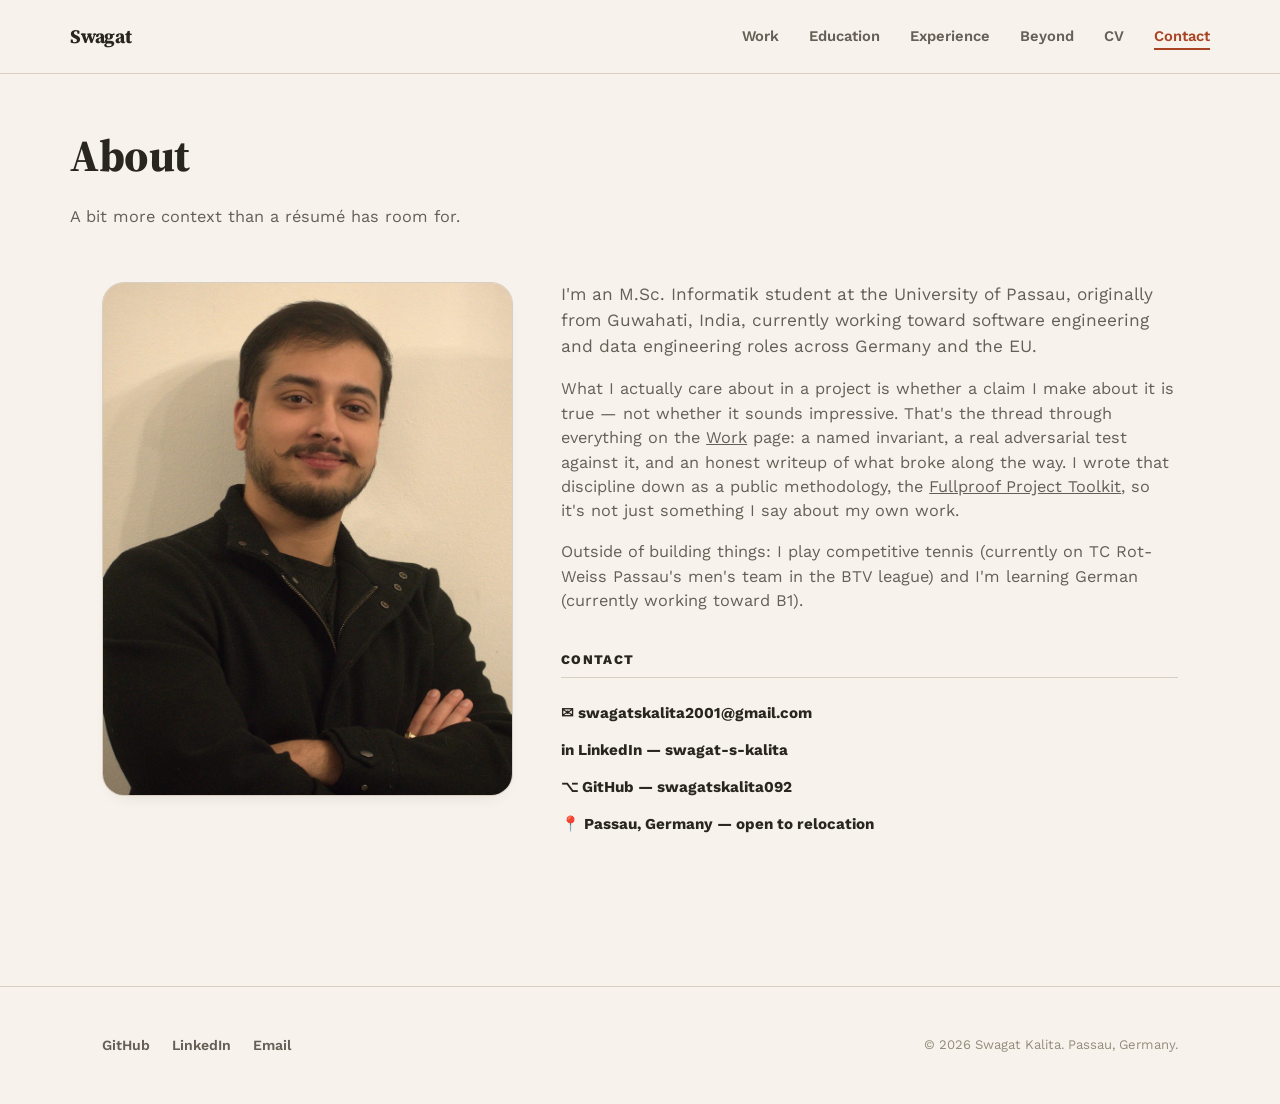
==== about.html @ 901ea906 "Split Education into its own section and nav link Education was a sub-group inside the Experience se" ====
<!doctype html>
<html lang="en">
<head>
  <meta charset="utf-8">
  <meta name="viewport" content="width=device-width, initial-scale=1">
  <title>About — Swagat Kalita</title>
  <meta name="description" content="About Swagat Kalita — Software Engineer, M.Sc. Informatik student at the University of Passau.">
  <link rel="stylesheet" href="css/styles.css">
</head>
<body>

  <nav class="site-nav">
    <div class="wrap nav-row">
      <a href="index.html" class="brand">Swagat</a>
      <ul class="nav-links">
        <li><a href="work.html">Work</a></li>
        <li><a href="index.html#education">Education</a></li>
        <li><a href="index.html#experience">Experience</a></li>
        <li><a href="index.html#beyond">Beyond</a></li>
        <li><a href="cv.html">CV</a></li>
        <li><a href="about.html#contact" aria-current="page">Contact</a></li>
      </ul>
      <button class="nav-toggle" aria-label="Toggle menu" aria-expanded="false"><span></span><span></span><span></span></button>
    </div>
  </nav>

  <div class="page-hero wrap">
    <h1>About</h1>
    <p>A bit more context than a résumé has room for.</p>
  </div>

  <section style="padding-top:12px;">
    <div class="wrap about-grid">

      <div class="reveal">
        <div class="portrait-frame" style="width:100%; height:auto; aspect-ratio:4/5;">
          <img src="assets/portrait.jpg" alt="Portrait of Swagat Kalita" width="900" height="1125">
        </div>
      </div>

      <div class="reveal reveal-delay-1">
        <p style="font-size:1.08rem; color:var(--ink-soft); margin-top:0;">I'm an M.Sc. Informatik student at the University of Passau, originally from Guwahati, India, currently working toward software engineering and data engineering roles across Germany and the EU.</p>
        <p style="font-size:1.02rem; color:var(--ink-soft);">What I actually care about in a project is whether a claim I make about it is true — not whether it sounds impressive. That's the thread through everything on the <a href="work.html" style="text-decoration:underline;">Work</a> page: a named invariant, a real adversarial test against it, and an honest writeup of what broke along the way. I wrote that discipline down as a public methodology, the <a href="https://github.com/swagatskalita092/fullproof-project-toolkit" target="_blank" rel="noopener" style="text-decoration:underline;">Fullproof Project Toolkit</a>, so it's not just something I say about my own work.</p>
        <p style="font-size:1.02rem; color:var(--ink-soft);">Outside of building things: I play competitive tennis (currently on TC Rot-Weiss Passau's men's team in the BTV league) and I'm learning German (currently working toward B1).</p>

        <div id="contact" class="cv-section" style="margin-top:36px;">
          <h2>Contact</h2>
          <div class="contact-list">
            <a href="mailto:swagatskalita2001@gmail.com">✉ swagatskalita2001@gmail.com</a>
            <a href="https://linkedin.com/in/swagat-s-kalita" target="_blank" rel="noopener">in LinkedIn — swagat-s-kalita</a>
            <a href="https://github.com/swagatskalita092" target="_blank" rel="noopener">⌥ GitHub — swagatskalita092</a>
            <span>📍 Passau, Germany — open to relocation</span>
          </div>
        </div>
      </div>

    </div>
  </section>

  <footer>
    <div class="wrap footer-row">
      <div class="footer-links">
        <a href="https://github.com/swagatskalita092" target="_blank" rel="noopener">GitHub</a>
        <a href="https://linkedin.com/in/swagat-s-kalita" target="_blank" rel="noopener">LinkedIn</a>
        <a href="mailto:swagatskalita2001@gmail.com">Email</a>
      </div>
      <div class="footer-note">© <span data-year></span> Swagat Kalita. Passau, Germany.</div>
    </div>
  </footer>

  <script src="js/main.js"></script>
</body>
</html>
---- css/styles.css ----
/* ============================================================
   Swagat Kalita — portfolio
   Warm-editorial design system v2: paper background, brown-black
   ink, one burnt-orange accent used sparingly, editorial serif
   headings over a practical sans body, quiet layout.
   ============================================================ */

@import url('https://fonts.googleapis.com/css2?family=Source+Serif+4:ital,opsz,wght@0,8..60,500;0,8..60,600;0,8..60,700;0,8..60,800;1,8..60,500&family=Work+Sans:wght@400;500;600;700;800&display=swap');

:root {
  --bg:         #f7f3ec;
  --bg-alt:     #f0e9df;
  --surface:    #eee7dc;
  --ink:        #292620;
  --ink-soft:   #655f56;
  --ink-faint:  #948c7e;
  --accent:     #a84324;
  --accent-ink: #ffffff;
  --accent-soft:#e8c9b8;
  --border:     #d8cfc2;
  --ink-rgb:    41, 38, 32;
  --accent-rgb: 168, 67, 36;
  --shadow:     0 18px 40px -22px rgba(41, 38, 32, 0.25);
  --shadow-sm:  0 8px 20px -14px rgba(41, 38, 32, 0.2);
  --radius-lg:  22px;
  --radius-md:  14px;
  --radius-sm:  10px;
  --maxw:       1140px;
  font-size: 16px;
}

* { box-sizing: border-box; }

html { scroll-behavior: smooth; }

[id] { scroll-margin-top: 96px; }

body {
  margin: 0;
  background: var(--bg);
  color: var(--ink);
  font-family: 'Work Sans', -apple-system, BlinkMacSystemFont, 'Segoe UI', sans-serif;
  line-height: 1.5;
  -webkit-font-smoothing: antialiased;
}

h1, h2, h3 {
  font-family: 'Source Serif 4', Georgia, 'Times New Roman', serif;
  margin: 0;
}

img { max-width: 100%; display: block; }

a { color: inherit; text-decoration: none; }
a:focus-visible { outline: 2px solid var(--accent); outline-offset: 3px; border-radius: 2px; }

.wrap {
  max-width: var(--maxw);
  margin: 0 auto;
  padding: 0 32px;
}

/* ---------- Nav ---------- */

.site-nav {
  position: sticky;
  top: 0;
  z-index: 50;
  background: var(--bg);
  border-bottom: 1px solid var(--border);
}

.nav-row {
  display: flex;
  align-items: center;
  justify-content: space-between;
  padding: 22px 0;
}

.brand {
  font-family: 'Source Serif 4', Georgia, serif;
  font-weight: 800;
  font-size: 1.2rem;
  letter-spacing: -0.01em;
  color: var(--ink);
}

.nav-links {
  display: flex;
  align-items: center;
  gap: 30px;
  list-style: none;
  margin: 0;
  padding: 0;
  font-weight: 600;
  font-size: 0.92rem;
}

.nav-links a {
  color: var(--ink-soft);
  padding-bottom: 3px;
  border-bottom: 2px solid transparent;
  transition: color 0.2s ease, border-color 0.2s ease;
}

.nav-links a:hover { color: var(--ink); }

.nav-links a[aria-current="page"] {
  color: var(--accent);
  border-color: var(--accent);
}

.nav-toggle {
  display: none;
  background: none;
  border: none;
  padding: 8px;
  cursor: pointer;
}
.nav-toggle span {
  display: block;
  width: 20px;
  height: 2px;
  background: var(--ink);
  margin: 5px 0;
  transition: transform 0.2s ease, opacity 0.2s ease;
}

@media (max-width: 760px) {
  .nav-row { flex-wrap: wrap; padding: 16px 0; }
  .nav-toggle { display: block; }
  .nav-links {
    display: none;
    order: 3;
    width: 100%;
    flex-direction: column;
    align-items: flex-start;
    gap: 4px;
    margin-top: 14px;
    padding-top: 14px;
    border-top: 1px solid var(--border);
  }
  .nav-row.is-open .nav-links { display: flex; }
  .nav-links a { padding: 8px 0; border-bottom: none; }
  .nav-links a[aria-current="page"] { border-bottom: none; }
}

/* ---------- Buttons ---------- */

.btn {
  display: inline-flex;
  align-items: center;
  gap: 8px;
  padding: 13px 24px;
  border-radius: 999px;
  font-weight: 700;
  font-size: 0.92rem;
  border: 1.5px solid transparent;
  transition: transform 0.2s ease, box-shadow 0.2s ease, background 0.2s ease, color 0.2s ease;
  cursor: pointer;
}

.btn-primary {
  background: var(--ink);
  color: #fff;
}
.btn-primary:hover { background: var(--accent); transform: translateY(-2px); box-shadow: var(--shadow-sm); }

.btn-ghost {
  background: transparent;
  border-color: var(--border);
  color: var(--ink);
}
.btn-ghost:hover { border-color: var(--ink); transform: translateY(-2px); }

/* ---------- Hero ---------- */

.hero { padding: 56px 0 28px; }

.hero-grid {
  display: grid;
  grid-template-columns: 1.3fr 0.7fr;
  gap: 56px;
  align-items: start;
}

.hero + section { padding-top: 48px; }

.hero-eyebrow {
  font-family: 'Source Serif 4', Georgia, serif;
  font-size: 1.3rem;
  font-weight: 500;
  color: var(--ink);
  margin: 0 0 4px;
}

.hero-title {
  font-size: clamp(2.6rem, 5.4vw, 3.8rem);
  font-weight: 800;
  line-height: 1.05;
  letter-spacing: -0.01em;
  color: var(--accent);
  margin: 0 0 10px;
}

.hero-sub {
  font-family: 'Work Sans', sans-serif;
  font-size: clamp(1.1rem, 2vw, 1.35rem);
  font-weight: 700;
  color: var(--ink);
  margin: 0 0 16px;
}

.hero-meta {
  font-size: 0.92rem;
  color: var(--ink-faint);
  margin: 0 0 30px;
}

.hero-links {
  display: flex;
  align-items: center;
  flex-wrap: wrap;
  gap: 28px;
}

.hero-links a {
  font-weight: 700;
  font-size: 0.95rem;
}

.hero-links a.primary {
  color: var(--accent);
  border-bottom: 1px solid var(--accent);
  padding-bottom: 2px;
}
.hero-links a.primary:hover { opacity: 0.75; }

.hero-links a.secondary {
  color: var(--ink-soft);
  border-bottom: 1px solid transparent;
  padding-bottom: 2px;
  transition: color 0.2s ease, border-color 0.2s ease;
}
.hero-links a.secondary:hover { color: var(--ink); border-color: var(--border); }

.hero-photo {
  width: 100%;
  aspect-ratio: 4 / 4.8;
}
.hero-photo img {
  width: 100%;
  height: 100%;
  object-fit: cover;
  object-position: top center;
  -webkit-mask-image: radial-gradient(ellipse 72% 78% at 50% 42%, black 58%, transparent 100%);
  mask-image: radial-gradient(ellipse 72% 78% at 50% 42%, black 58%, transparent 100%);
}

@media (max-width: 860px) {
  .hero { padding: 36px 0 56px; }
  .hero-grid { grid-template-columns: 1fr; gap: 32px; }
  .hero-photo { max-width: 320px; margin: 0 auto; order: -1; }
}

/* ---------- Sections (general) ---------- */

section { padding: 80px 0; }

.section-head { margin-bottom: 36px; }

.section-head-row {
  display: flex;
  justify-content: space-between;
  align-items: flex-end;
  gap: 20px;
  flex-wrap: wrap;
  margin-bottom: 36px;
}

.section-eyebrow {
  font-weight: 800;
  font-size: 0.78rem;
  letter-spacing: 0.1em;
  text-transform: uppercase;
  color: var(--ink);
  margin-bottom: 12px;
  display: block;
}

.section-head h2 {
  font-size: clamp(1.9rem, 3.2vw, 2.5rem);
  font-weight: 800;
  letter-spacing: -0.015em;
  margin: 0 0 10px;
}

.section-head p {
  color: var(--ink-soft);
  max-width: 62ch;
  font-size: 1.02rem;
}

.section-link {
  font-weight: 700;
  font-size: 0.92rem;
  color: var(--accent);
  border-bottom: 1px solid var(--accent);
  padding-bottom: 2px;
  white-space: nowrap;
}
.section-link:hover { opacity: 0.75; }

.alt-bg { background: var(--bg-alt); }

/* ---------- Reveal-on-scroll ---------- */

.reveal {
  opacity: 0;
  transform: translateY(20px);
  transition: opacity 0.6s cubic-bezier(.2,.7,.2,1), transform 0.6s cubic-bezier(.2,.7,.2,1);
}
.reveal.is-visible { opacity: 1; transform: translateY(0); }
.reveal-delay-1 { transition-delay: 0.08s; }
.reveal-delay-2 { transition-delay: 0.16s; }
.reveal-delay-3 { transition-delay: 0.24s; }

/* ---------- Evidence project list (homepage "Engineering, with evidence") ---------- */

.evidence-list { display: flex; flex-direction: column; }

.evidence-project {
  display: grid;
  grid-template-columns: 1fr 240px;
  gap: 44px;
  padding: 40px 0;
  border-bottom: 1px solid var(--border);
}
.evidence-project:first-child { padding-top: 0; }
.evidence-project:last-child { border-bottom: none; padding-bottom: 0; }

.ep-num {
  display: block;
  font-size: 0.76rem;
  font-weight: 800;
  letter-spacing: 0.08em;
  text-transform: uppercase;
  color: var(--ink-faint);
  margin-bottom: 10px;
}

.evidence-project h3 {
  font-size: 1.6rem;
  font-weight: 800;
  color: var(--accent);
  margin-bottom: 6px;
}

.ep-sub {
  font-style: italic;
  font-weight: 500;
  color: var(--ink-soft);
  font-size: 1.02rem;
  margin: 0 0 10px;
}

.ep-desc {
  color: var(--ink-soft);
  font-size: 0.96rem;
  line-height: 1.65;
  margin: 0 0 12px;
  max-width: 58ch;
}

.ep-tags {
  font-family: ui-monospace, 'SFMono-Regular', Menlo, Consolas, monospace;
  font-size: 0.8rem;
  color: var(--ink-faint);
  margin: 0 0 14px;
}

.ep-link {
  font-weight: 700;
  font-size: 0.9rem;
  color: var(--accent);
  border-bottom: 1px solid var(--accent);
  padding-bottom: 2px;
}
.ep-link:hover { opacity: 0.75; }

.ep-evidence {
  background: var(--surface);
  border: 1px solid var(--border);
  border-radius: var(--radius-sm);
  padding: 18px 20px;
  align-self: start;
}

.ep-evidence-label {
  display: block;
  font-size: 0.7rem;
  font-weight: 800;
  letter-spacing: 0.08em;
  text-transform: uppercase;
  color: var(--ink-soft);
  margin-bottom: 8px;
}

.ep-evidence ul {
  list-style: none;
  margin: 0;
  padding: 0;
}

.ep-evidence li {
  font-size: 0.86rem;
  font-weight: 600;
  color: var(--ink);
  padding: 8px 0;
  border-top: 1px solid var(--border);
}
.ep-evidence li:first-child { border-top: none; padding-top: 0; }

@media (max-width: 760px) {
  .evidence-project { grid-template-columns: 1fr; gap: 18px; }
}

/* ---------- Experience timeline (homepage) ---------- */

.exp-group { margin-top: 32px; }
.exp-group:first-of-type { margin-top: 8px; }

.exp-group-title {
  font-size: 0.78rem;
  font-weight: 800;
  letter-spacing: 0.1em;
  text-transform: uppercase;
  color: var(--accent);
  margin: 0 0 18px;
  font-family: 'Work Sans', sans-serif;
}

.exp-list { display: flex; flex-direction: column; gap: 0; margin-top: 8px; }

.exp-item {
  position: relative;
  padding-left: 26px;
  border-left: 2px solid var(--border);
  padding-bottom: 32px;
}
.exp-item:last-child { padding-bottom: 0; }

.exp-item::before {
  content: '';
  position: absolute;
  left: -6px;
  top: 5px;
  width: 10px;
  height: 10px;
  border-radius: 50%;
  background: var(--accent);
  border: 2px solid var(--bg);
}

.exp-role { font-weight: 800; font-size: 1.04rem; color: var(--ink); }
.exp-org {
  display: flex;
  justify-content: space-between;
  flex-wrap: wrap;
  gap: 8px;
  font-size: 0.86rem;
  color: var(--ink-faint);
  margin: 3px 0 10px;
}

.exp-item ul {
  margin: 0;
  padding-left: 18px;
  color: var(--ink-soft);
  font-size: 0.92rem;
  line-height: 1.6;
}
.exp-item li { margin-bottom: 4px; }

/* ---------- Beyond engineering (homepage) ---------- */

.beyond-grid {
  display: grid;
  grid-template-columns: 0.9fr 1.1fr;
  gap: 44px;
  align-items: start;
}

.beyond-photo {
  width: 100%;
  aspect-ratio: 4 / 3;
  border-radius: var(--radius-md);
  overflow: hidden;
  border: 1px solid var(--border);
  background: var(--bg-alt);
}
.beyond-photo img { width: 100%; height: 100%; object-fit: cover; }

.beyond-photo.placeholder {
  display: flex;
  align-items: center;
  justify-content: center;
  border: 1px dashed var(--border);
}
.beyond-photo.placeholder span {
  font-size: 0.85rem;
  font-style: italic;
  color: var(--ink-faint);
  text-align: center;
  padding: 0 24px;
}

.beyond-block { padding-bottom: 24px; margin-bottom: 24px; border-bottom: 1px solid var(--border); }
.beyond-block:last-child { padding-bottom: 0; margin-bottom: 0; border-bottom: none; }

.beyond-block h3 { color: var(--accent); font-size: 1.25rem; font-weight: 800; margin-bottom: 8px; }
.beyond-block p { color: var(--ink-soft); font-size: 0.97rem; line-height: 1.6; margin: 0; }

@media (max-width: 760px) {
  .beyond-grid { grid-template-columns: 1fr; }
}

/* ---------- Failure-sequence diagram ---------- */

.failure-seq {
  margin-top: 8px;
  padding: 20px 16px;
  background: var(--bg-alt);
  border-radius: var(--radius-md);
}

.failure-seq svg { width: 100%; height: auto; display: block; }

.fs-node {
  fill: var(--surface);
  stroke: var(--ink-faint);
  stroke-width: 2;
  transition: fill 0.4s ease, stroke 0.4s ease;
}
.fs-node.fail  { stroke: #c0503a; }
.fs-node.catch { stroke: var(--accent); }
.fs-node.fix   { stroke: #3f8c5f; }

.failure-seq.is-visible .fs-node.fail  { animation: node-pop 0.5s ease forwards; animation-delay: 0.1s; }
.failure-seq.is-visible .fs-node.catch { animation: node-pop 0.5s ease forwards; animation-delay: 0.6s; }
.failure-seq.is-visible .fs-node.fix   { animation: node-pop 0.5s ease forwards; animation-delay: 1.1s; }

@keyframes node-pop {
  0%   { fill: var(--surface); }
  40%  { fill: currentColor; }
  100% { fill: var(--surface); }
}
.fs-node.fail  { color: #c0503a; }
.fs-node.catch { color: var(--accent); }
.fs-node.fix   { color: #3f8c5f; }

.fs-line {
  stroke: var(--border);
  stroke-width: 2;
  stroke-dasharray: 6 6;
}

.fs-label {
  font-family: 'Work Sans', sans-serif;
  font-size: 11px;
  font-weight: 700;
  fill: var(--ink-soft);
}
.fs-detail {
  font-family: 'Work Sans', sans-serif;
  font-size: 10px;
  fill: var(--ink-faint);
}

/* ---------- Project cards (still used on the Work page) ---------- */

.project-grid {
  display: grid;
  grid-template-columns: repeat(2, 1fr);
  gap: 24px;
}

@media (max-width: 860px) {
  .project-grid { grid-template-columns: 1fr; }
}

.project-card {
  background: var(--surface);
  border: 1px solid var(--border);
  border-radius: var(--radius-lg);
  padding: 32px;
  box-shadow: var(--shadow-sm);
  display: flex;
  flex-direction: column;
  gap: 16px;
  transition: transform 0.25s ease, box-shadow 0.25s ease;
}

.project-card:hover { transform: translateY(-4px); box-shadow: var(--shadow); }

.project-card .tag-row {
  display: flex;
  gap: 8px;
  flex-wrap: wrap;
}

.tag {
  font-size: 0.74rem;
  font-weight: 700;
  padding: 5px 11px;
  border-radius: 999px;
  background: var(--bg-alt);
  color: var(--ink-soft);
}

.tag.accent { background: var(--accent); color: #fff; }

.project-card h3 { font-size: 1.3rem; margin: 0; font-weight: 800; letter-spacing: -0.005em; }
.project-card .role { font-size: 0.85rem; color: var(--ink-faint); font-weight: 600; margin-top: -10px; }
.project-card p { margin: 0; color: var(--ink-soft); font-size: 0.95rem; }

.stat-row {
  display: flex;
  gap: 22px;
  flex-wrap: wrap;
  margin-top: 4px;
}

.stat {
  display: flex;
  flex-direction: column;
}
.stat b { font-size: 1.1rem; font-weight: 800; font-family: 'Source Serif 4', serif; }
.stat span { font-size: 0.72rem; color: var(--ink-faint); font-weight: 600; text-transform: uppercase; letter-spacing: 0.04em; }

.project-card .card-links {
  margin-top: auto;
  display: flex;
  gap: 18px;
  padding-top: 8px;
}

.card-links a {
  font-weight: 700;
  font-size: 0.86rem;
  border-bottom: 2px solid var(--accent-soft);
  transition: border-color 0.2s ease;
}
.card-links a:hover { border-color: var(--accent); }

/* ---------- Footer ---------- */

footer {
  border-top: 1px solid var(--border);
  padding: 48px 0;
  margin-top: 40px;
}

.footer-row {
  display: flex;
  justify-content: space-between;
  align-items: center;
  flex-wrap: wrap;
  gap: 16px;
}

.footer-links { display: flex; gap: 22px; font-weight: 600; font-size: 0.88rem; }
.footer-links a { color: var(--ink-soft); }
.footer-links a:hover { color: var(--accent); }

.footer-note { color: var(--ink-faint); font-size: 0.82rem; }

/* --- homepage closing CTA footer --- */

.footer-cta {
  border-top: 2px solid var(--accent);
  padding-top: 32px;
  margin-bottom: 28px;
  display: flex;
  justify-content: space-between;
  align-items: center;
  flex-wrap: wrap;
  gap: 20px;
}
.footer-cta h2 { font-size: clamp(1.5rem, 3vw, 2rem); font-weight: 800; }
.footer-cta .footer-links { font-size: 0.95rem; font-weight: 700; }

/* ---------- CV page ---------- */

.cv-shell {
  background: var(--surface);
  border: 1px solid var(--border);
  border-radius: var(--radius-lg);
  padding: 56px;
  box-shadow: var(--shadow-sm);
}

@media (max-width: 640px) { .cv-shell { padding: 28px 20px; } }

.cv-header { text-align: center; margin-bottom: 36px; }
.cv-header h1 { font-size: 2rem; font-weight: 800; margin: 0 0 8px; letter-spacing: -0.01em; }
.cv-contact { color: var(--ink-soft); font-size: 0.92rem; }
.cv-contact a { font-weight: 700; color: var(--accent); }
.cv-contact .sep { color: var(--border); margin: 0 8px; }

.cv-section { margin-bottom: 30px; }
.cv-section h2 {
  font-size: 0.82rem;
  letter-spacing: 0.1em;
  text-transform: uppercase;
  color: var(--ink);
  font-family: 'Work Sans', sans-serif;
  font-weight: 800;
  border-bottom: 1px solid var(--border);
  padding-bottom: 8px;
  margin-bottom: 16px;
}

.cv-entry { margin-bottom: 18px; }
.cv-entry-head { display: flex; justify-content: space-between; gap: 12px; flex-wrap: wrap; font-weight: 700; }
.cv-entry-sub { display: flex; justify-content: space-between; gap: 12px; flex-wrap: wrap; color: var(--ink-faint); font-size: 0.88rem; margin-bottom: 8px; }
.cv-entry ul { margin: 0; padding-left: 20px; color: var(--ink-soft); font-size: 0.93rem; }
.cv-entry li { margin-bottom: 4px; }

.skills-grid { display: grid; grid-template-columns: 1fr 1fr; gap: 10px 32px; font-size: 0.92rem; }
.skills-grid b { font-weight: 700; }
@media (max-width: 640px) { .skills-grid { grid-template-columns: 1fr; } }

/* ---------- About page ---------- */

.about-grid {
  display: grid;
  grid-template-columns: 0.8fr 1.2fr;
  gap: 48px;
  align-items: start;
}
@media (max-width: 860px) { .about-grid { grid-template-columns: 1fr; } }

.portrait-frame {
  border-radius: var(--radius-lg);
  overflow: hidden;
  box-shadow: var(--shadow-sm);
  border: 1px solid var(--border);
  background: var(--surface);
}
.portrait-frame img { width: 100%; height: 100%; object-fit: cover; }

.contact-list { display: flex; flex-direction: column; gap: 14px; margin-top: 24px; }
.contact-list a, .contact-list span {
  display: flex;
  align-items: center;
  gap: 10px;
  font-weight: 700;
  font-size: 0.95rem;
}
.contact-list a:hover { color: var(--accent); }

/* ---------- misc page hero (non-landing pages) ---------- */

.page-hero { padding: 48px 0 24px; }
.page-hero h1 { font-size: clamp(2rem, 4vw, 2.8rem); font-weight: 800; letter-spacing: -0.01em; margin: 0 0 14px; }
.page-hero p { color: var(--ink-soft); max-width: 60ch; font-size: 1.02rem; }
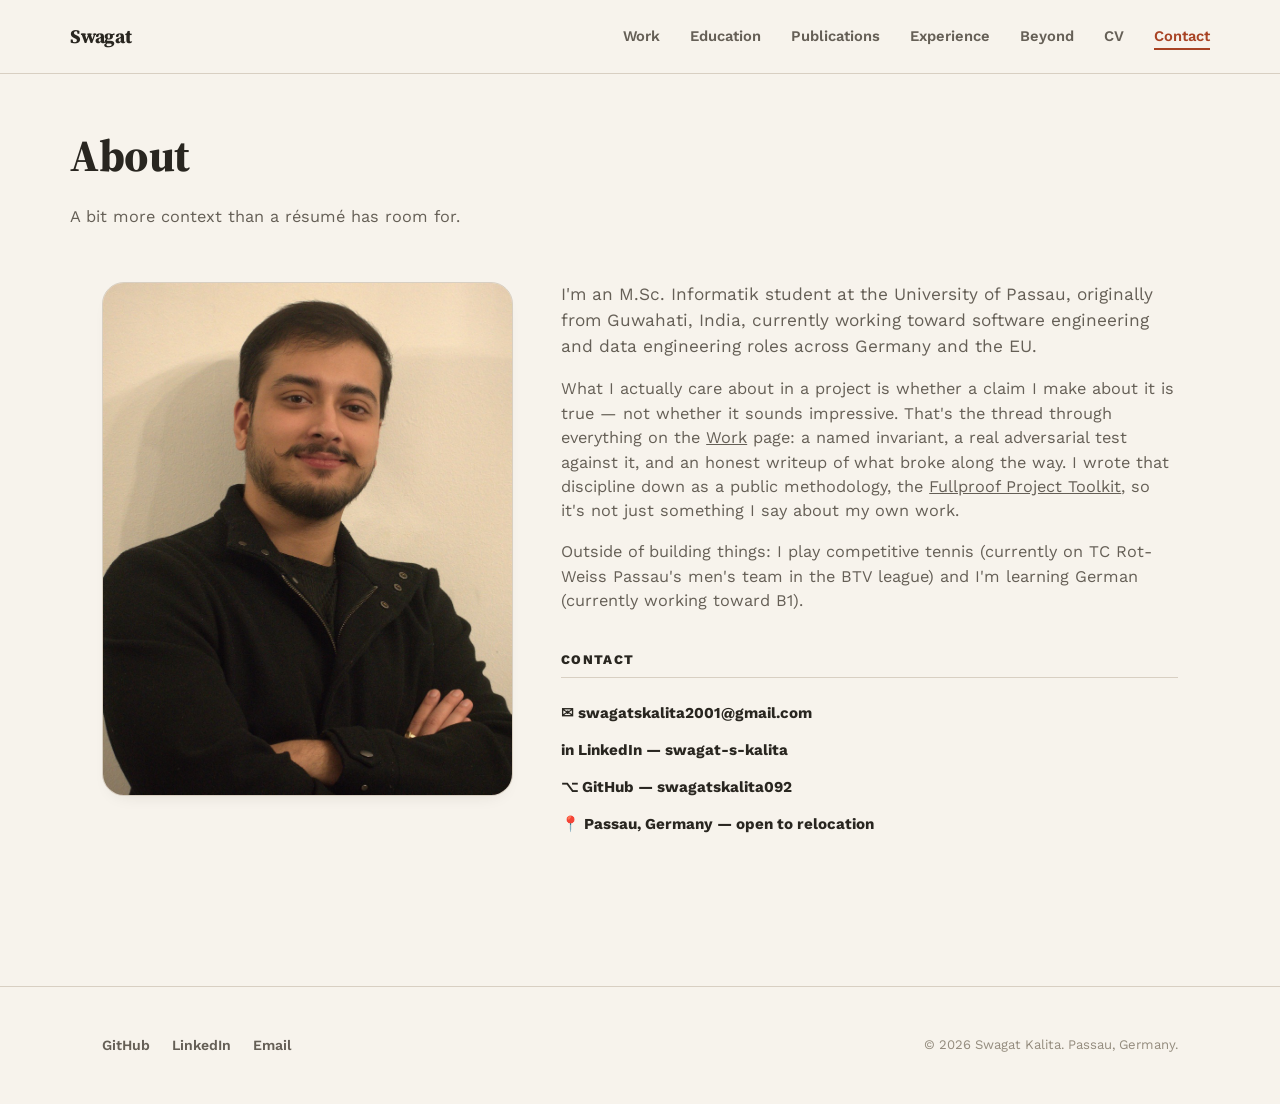
==== commit 2193cb3a: "Split Publications into its own section and nav link Publications was a sub-group inside Education. " ====
--- a/about.html
+++ b/about.html
@@ -15,6 +15,7 @@
       <ul class="nav-links">
         <li><a href="work.html">Work</a></li>
         <li><a href="index.html#education">Education</a></li>
+        <li><a href="index.html#publications">Publications</a></li>
         <li><a href="index.html#experience">Experience</a></li>
         <li><a href="index.html#beyond">Beyond</a></li>
         <li><a href="cv.html">CV</a></li>
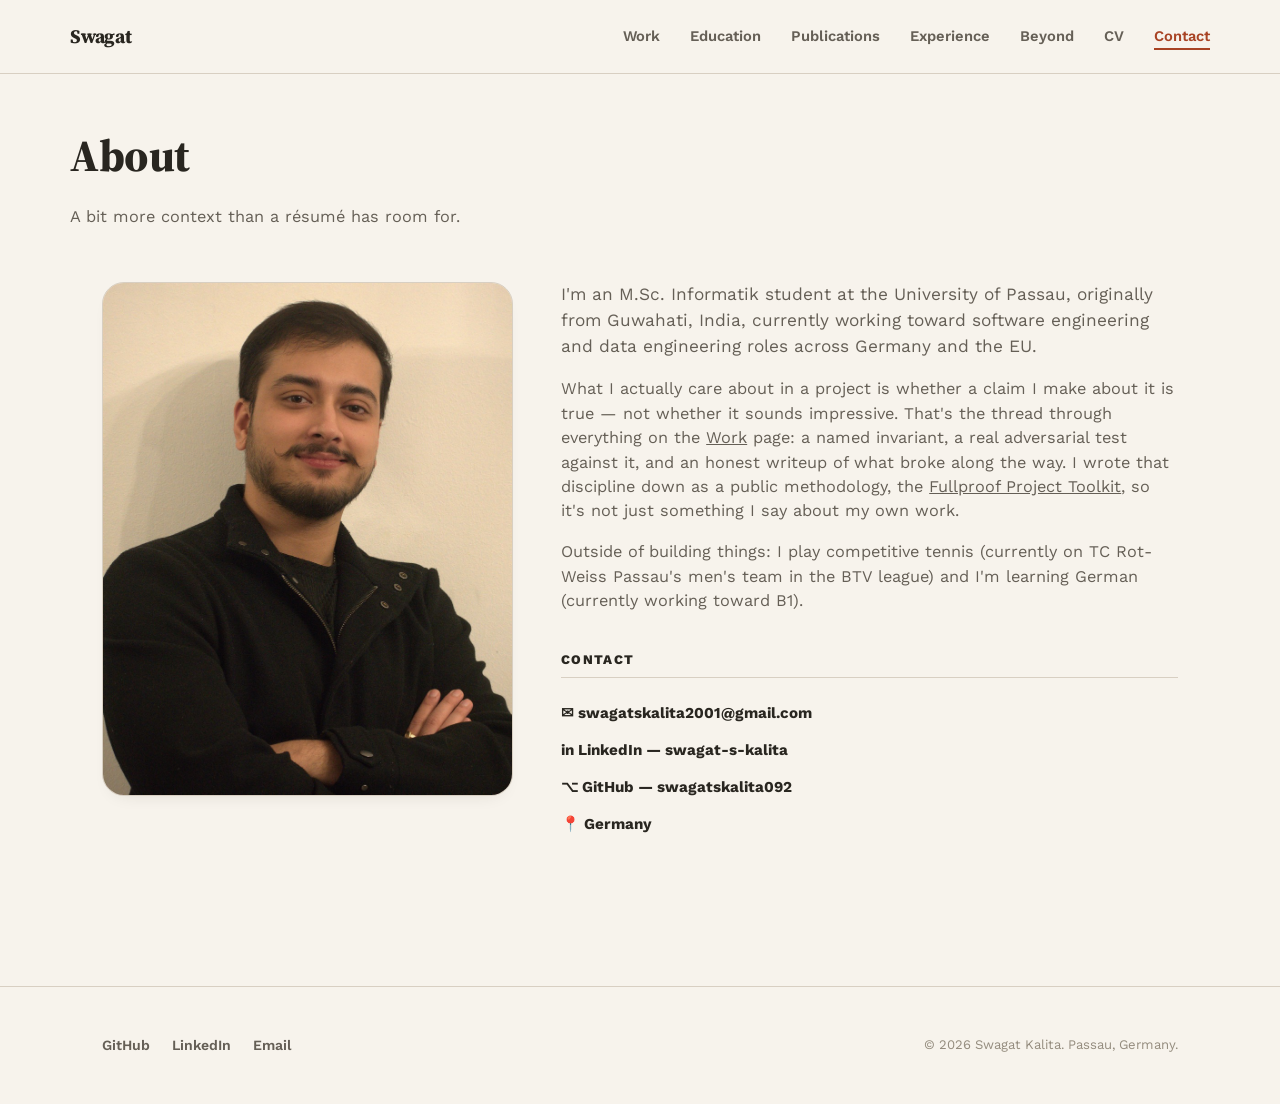
==== commit a5e20b21: "Simplify contact location to just Germany Co-Authored-By: Claude Sonnet 5 <noreply@anthropic.com> Cl" ====
--- a/about.html
+++ b/about.html
@@ -50,7 +50,7 @@
             <a href="mailto:swagatskalita2001@gmail.com">✉ swagatskalita2001@gmail.com</a>
             <a href="https://linkedin.com/in/swagat-s-kalita" target="_blank" rel="noopener">in LinkedIn — swagat-s-kalita</a>
             <a href="https://github.com/swagatskalita092" target="_blank" rel="noopener">⌥ GitHub — swagatskalita092</a>
-            <span>📍 Passau, Germany — open to relocation</span>
+            <span>📍 Germany</span>
           </div>
         </div>
       </div>
--- a/css/styles.css
+++ b/css/styles.css
@@ -253,8 +253,6 @@
   height: 100%;
   object-fit: cover;
   object-position: top center;
-  -webkit-mask-image: radial-gradient(ellipse 72% 78% at 50% 42%, black 58%, transparent 100%);
-  mask-image: radial-gradient(ellipse 72% 78% at 50% 42%, black 58%, transparent 100%);
 }
 
 @media (max-width: 860px) {
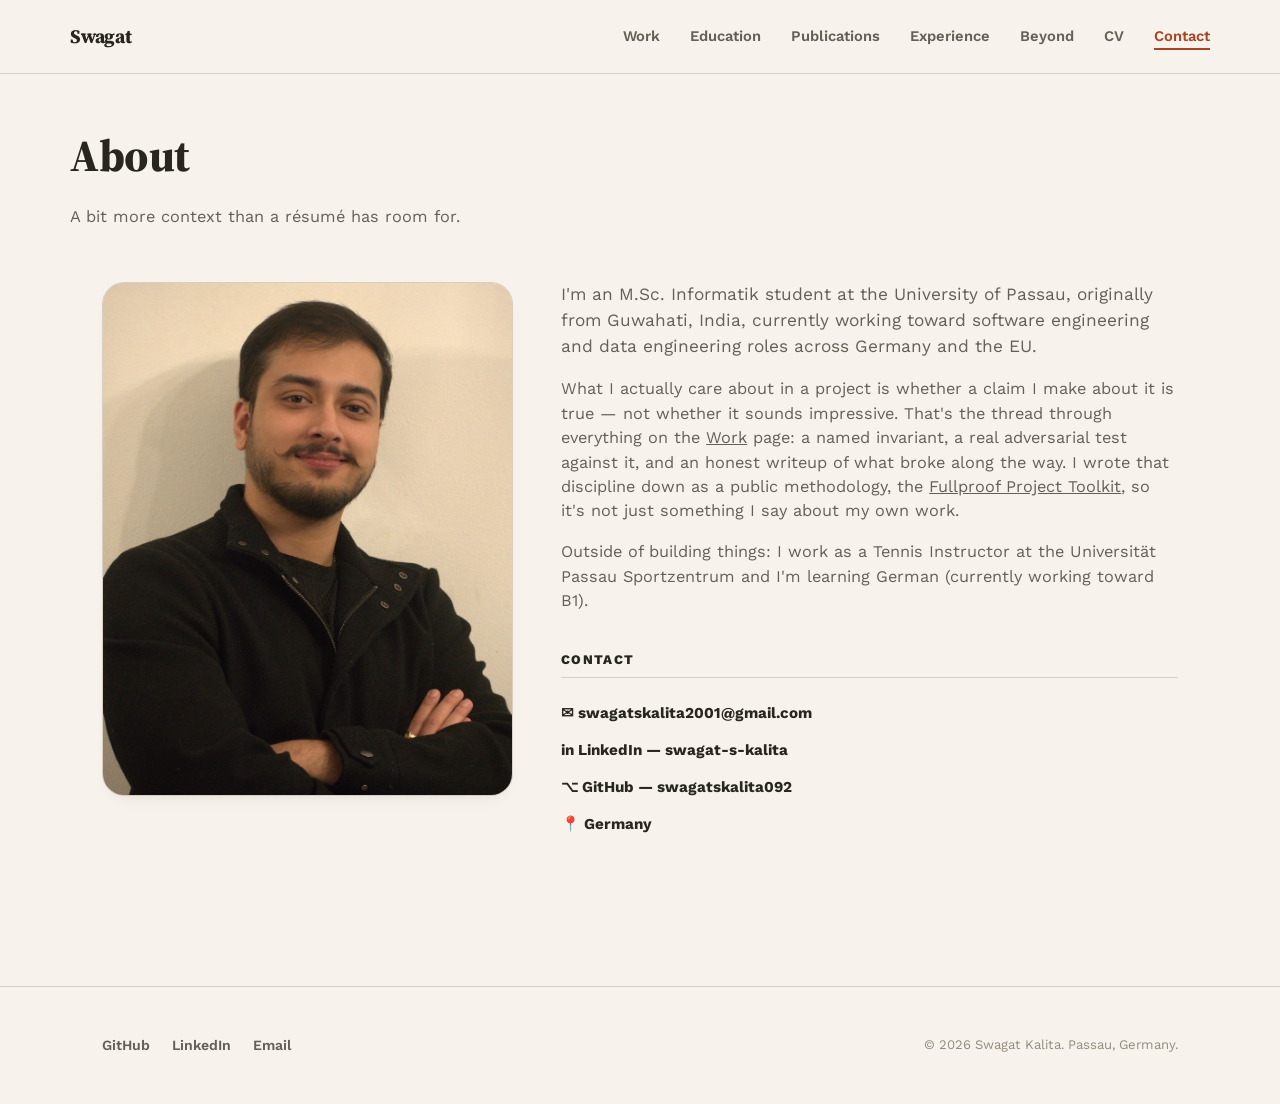
==== commit eec32ce4: "Add favicon and social preview tags, compress images Adds a simple favicon (SVG + PNG fallbacks) and" ====
--- a/about.html
+++ b/about.html
@@ -5,6 +5,18 @@
   <meta name="viewport" content="width=device-width, initial-scale=1">
   <title>About — Swagat Kalita</title>
   <meta name="description" content="About Swagat Kalita — Software Engineer, M.Sc. Informatik student at the University of Passau.">
+  <link rel="icon" href="assets/favicon.svg" type="image/svg+xml">
+  <link rel="icon" href="assets/favicon-32.png" sizes="32x32" type="image/png">
+  <link rel="apple-touch-icon" href="assets/apple-touch-icon.png">
+  <meta property="og:type" content="website">
+  <meta property="og:title" content="About — Swagat Kalita">
+  <meta property="og:description" content="About Swagat Kalita — Software Engineer, M.Sc. Informatik student at the University of Passau.">
+  <meta property="og:url" content="https://swagatskalita092.github.io/about.html">
+  <meta property="og:image" content="https://swagatskalita092.github.io/assets/og-image.jpg">
+  <meta name="twitter:card" content="summary_large_image">
+  <meta name="twitter:title" content="About — Swagat Kalita">
+  <meta name="twitter:description" content="About Swagat Kalita — Software Engineer, M.Sc. Informatik student at the University of Passau.">
+  <meta name="twitter:image" content="https://swagatskalita092.github.io/assets/og-image.jpg">
   <link rel="stylesheet" href="css/styles.css">
 </head>
 <body>
@@ -42,7 +54,7 @@
       <div class="reveal reveal-delay-1">
         <p style="font-size:1.08rem; color:var(--ink-soft); margin-top:0;">I'm an M.Sc. Informatik student at the University of Passau, originally from Guwahati, India, currently working toward software engineering and data engineering roles across Germany and the EU.</p>
         <p style="font-size:1.02rem; color:var(--ink-soft);">What I actually care about in a project is whether a claim I make about it is true — not whether it sounds impressive. That's the thread through everything on the <a href="work.html" style="text-decoration:underline;">Work</a> page: a named invariant, a real adversarial test against it, and an honest writeup of what broke along the way. I wrote that discipline down as a public methodology, the <a href="https://github.com/swagatskalita092/fullproof-project-toolkit" target="_blank" rel="noopener" style="text-decoration:underline;">Fullproof Project Toolkit</a>, so it's not just something I say about my own work.</p>
-        <p style="font-size:1.02rem; color:var(--ink-soft);">Outside of building things: I play competitive tennis (currently on TC Rot-Weiss Passau's men's team in the BTV league) and I'm learning German (currently working toward B1).</p>
+        <p style="font-size:1.02rem; color:var(--ink-soft);">Outside of building things: I work as a Tennis Instructor at the Universität Passau Sportzentrum and I'm learning German (currently working toward B1).</p>
 
         <div id="contact" class="cv-section" style="margin-top:36px;">
           <h2>Contact</h2>
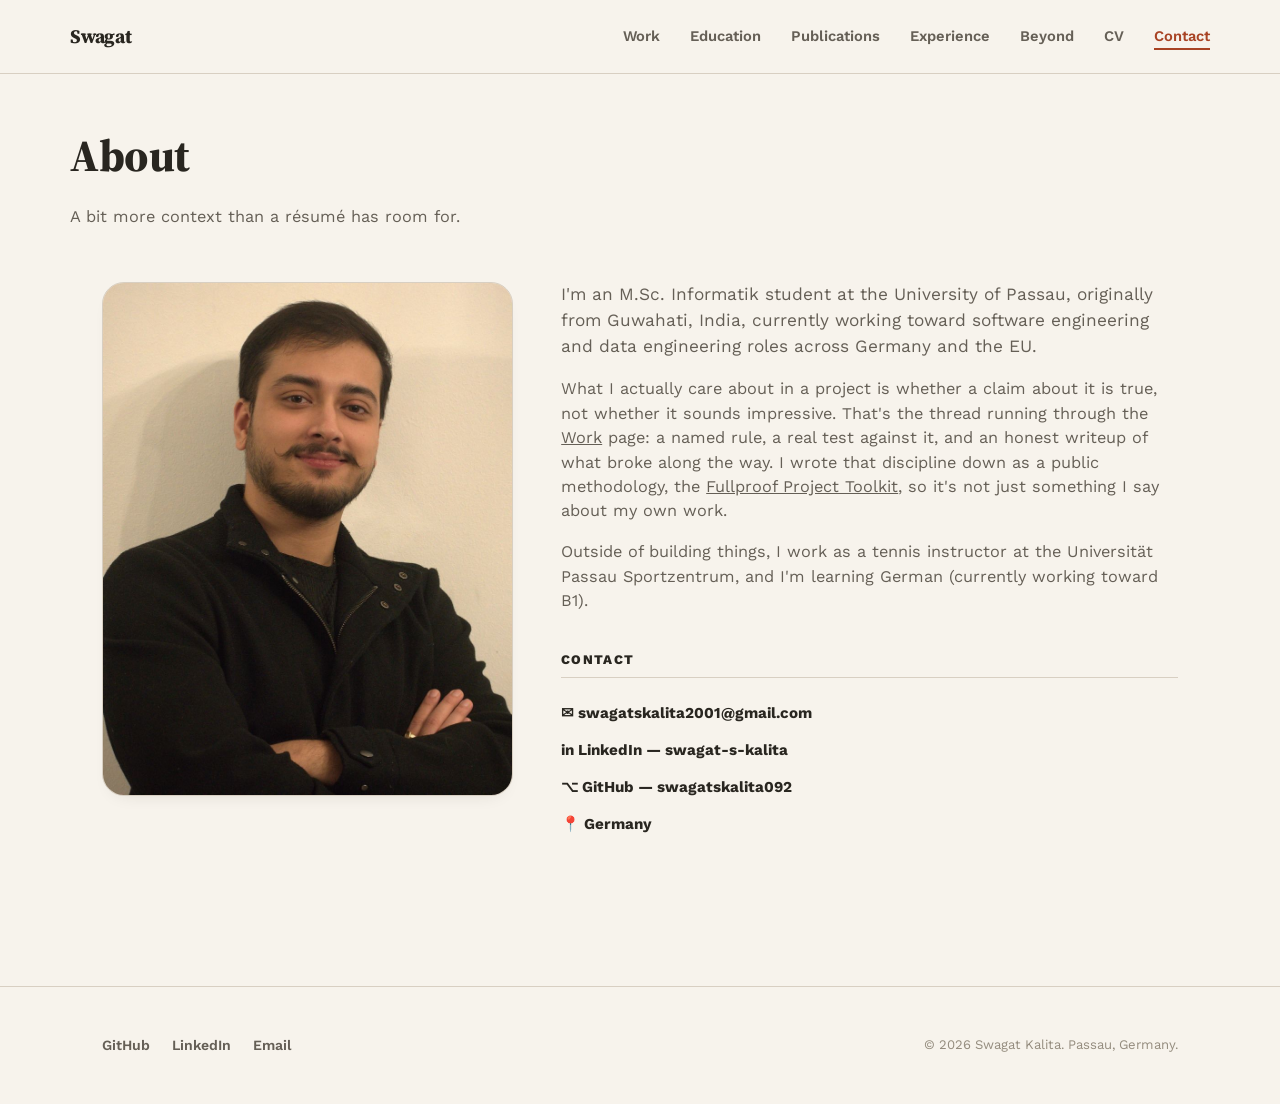
==== commit ec452212: "Simplify and naturalize site copy Rewrite project and bio paragraphs across index, work, and about p" ====
--- a/about.html
+++ b/about.html
@@ -53,8 +53,8 @@
 
       <div class="reveal reveal-delay-1">
         <p style="font-size:1.08rem; color:var(--ink-soft); margin-top:0;">I'm an M.Sc. Informatik student at the University of Passau, originally from Guwahati, India, currently working toward software engineering and data engineering roles across Germany and the EU.</p>
-        <p style="font-size:1.02rem; color:var(--ink-soft);">What I actually care about in a project is whether a claim I make about it is true — not whether it sounds impressive. That's the thread through everything on the <a href="work.html" style="text-decoration:underline;">Work</a> page: a named invariant, a real adversarial test against it, and an honest writeup of what broke along the way. I wrote that discipline down as a public methodology, the <a href="https://github.com/swagatskalita092/fullproof-project-toolkit" target="_blank" rel="noopener" style="text-decoration:underline;">Fullproof Project Toolkit</a>, so it's not just something I say about my own work.</p>
-        <p style="font-size:1.02rem; color:var(--ink-soft);">Outside of building things: I work as a Tennis Instructor at the Universität Passau Sportzentrum and I'm learning German (currently working toward B1).</p>
+        <p style="font-size:1.02rem; color:var(--ink-soft);">What I actually care about in a project is whether a claim about it is true, not whether it sounds impressive. That's the thread running through the <a href="work.html" style="text-decoration:underline;">Work</a> page: a named rule, a real test against it, and an honest writeup of what broke along the way. I wrote that discipline down as a public methodology, the <a href="https://github.com/swagatskalita092/fullproof-project-toolkit" target="_blank" rel="noopener" style="text-decoration:underline;">Fullproof Project Toolkit</a>, so it's not just something I say about my own work.</p>
+        <p style="font-size:1.02rem; color:var(--ink-soft);">Outside of building things, I work as a tennis instructor at the Universität Passau Sportzentrum, and I'm learning German (currently working toward B1).</p>
 
         <div id="contact" class="cv-section" style="margin-top:36px;">
           <h2>Contact</h2>
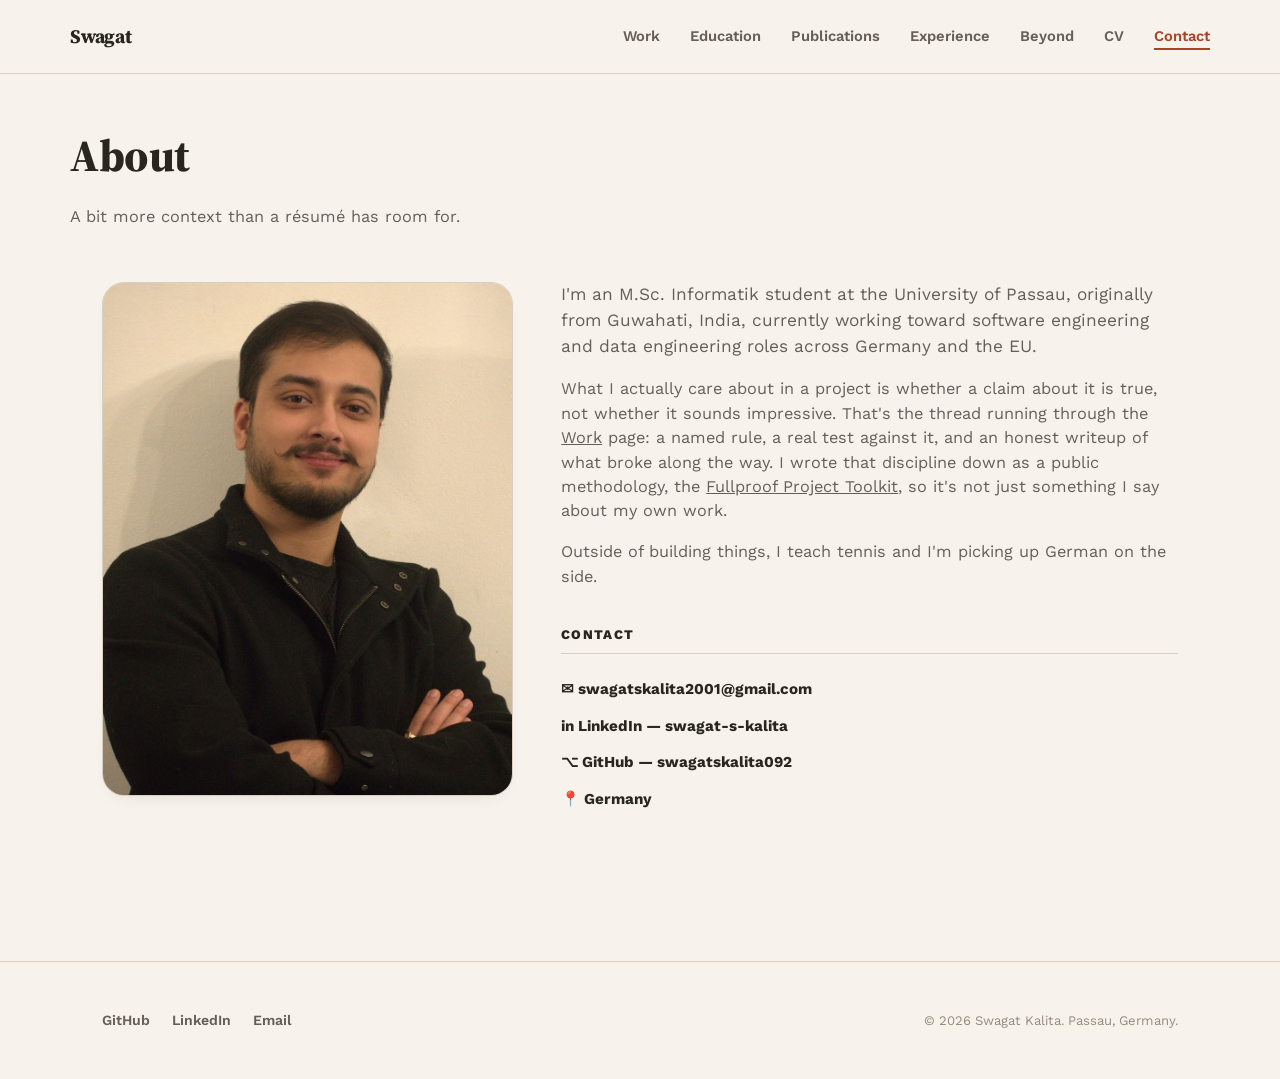
==== commit 4ffdbb2c: "Drop club/venue names from tennis bio, vary German phrasing Keep the tennis and German mentions gene" ====
--- a/about.html
+++ b/about.html
@@ -54,7 +54,7 @@
       <div class="reveal reveal-delay-1">
         <p style="font-size:1.08rem; color:var(--ink-soft); margin-top:0;">I'm an M.Sc. Informatik student at the University of Passau, originally from Guwahati, India, currently working toward software engineering and data engineering roles across Germany and the EU.</p>
         <p style="font-size:1.02rem; color:var(--ink-soft);">What I actually care about in a project is whether a claim about it is true, not whether it sounds impressive. That's the thread running through the <a href="work.html" style="text-decoration:underline;">Work</a> page: a named rule, a real test against it, and an honest writeup of what broke along the way. I wrote that discipline down as a public methodology, the <a href="https://github.com/swagatskalita092/fullproof-project-toolkit" target="_blank" rel="noopener" style="text-decoration:underline;">Fullproof Project Toolkit</a>, so it's not just something I say about my own work.</p>
-        <p style="font-size:1.02rem; color:var(--ink-soft);">Outside of building things, I work as a tennis instructor at the Universität Passau Sportzentrum, and I'm learning German (currently working toward B1).</p>
+        <p style="font-size:1.02rem; color:var(--ink-soft);">Outside of building things, I teach tennis and I'm picking up German on the side.</p>
 
         <div id="contact" class="cv-section" style="margin-top:36px;">
           <h2>Contact</h2>
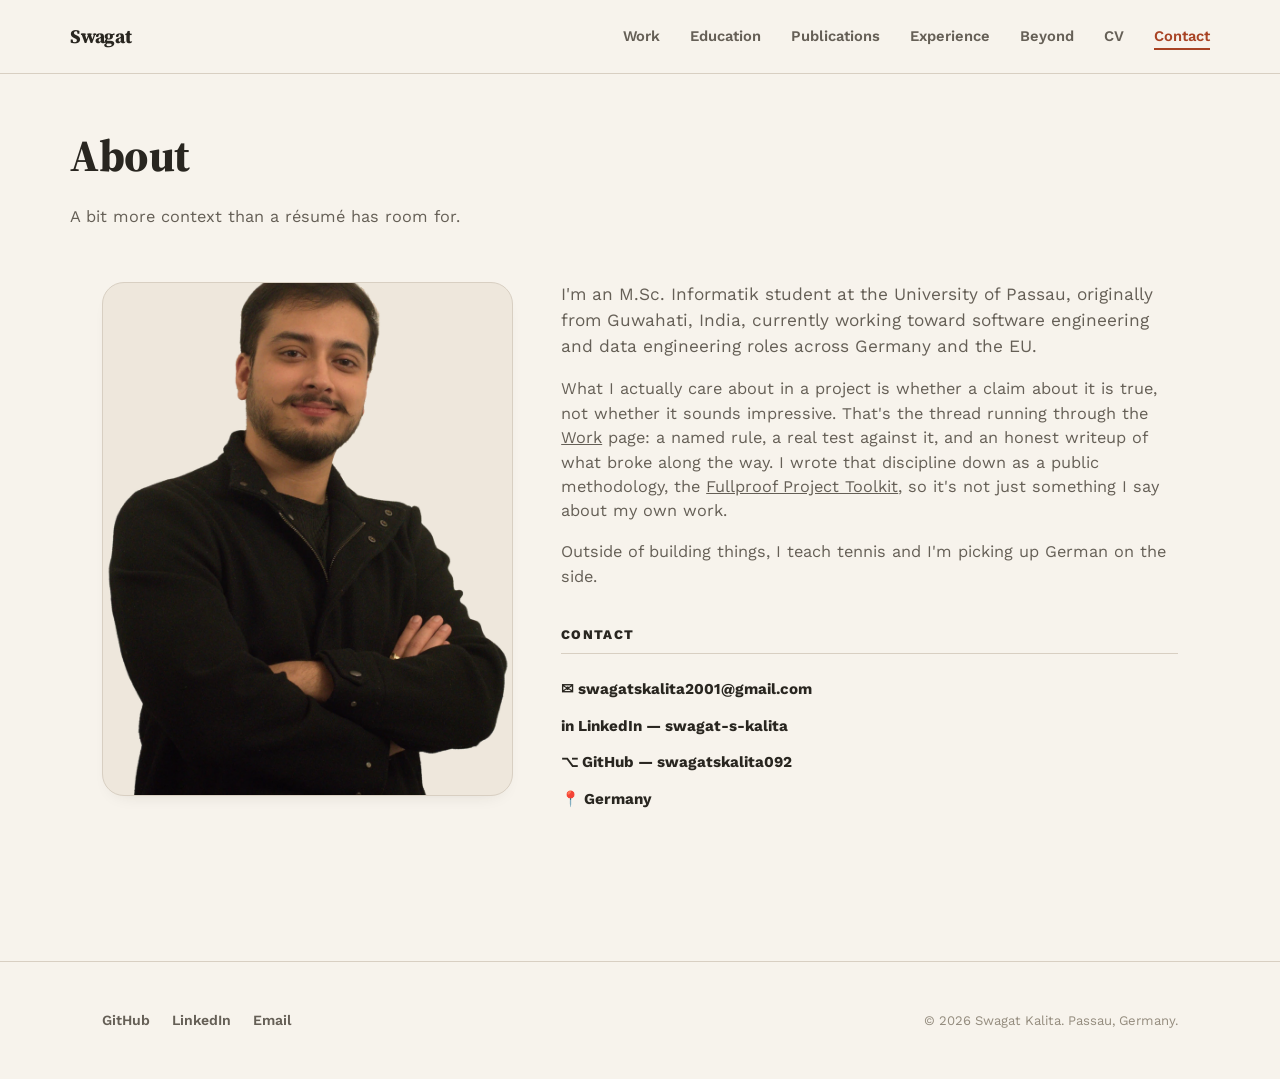
==== commit da17d0ba: "Redesign hero with new photo, glow, and fact cards; drop ClearScan user counts; regen OG image" ====
--- a/about.html
+++ b/about.html
@@ -47,7 +47,7 @@
 
       <div class="reveal">
         <div class="portrait-frame" style="width:100%; height:auto; aspect-ratio:4/5;">
-          <img src="assets/portrait.jpg" alt="Portrait of Swagat Kalita" width="900" height="1125">
+          <img src="assets/portrait.webp" alt="Portrait of Swagat Kalita">
         </div>
       </div>
 
--- a/css/styles.css
+++ b/css/styles.css
@@ -245,20 +245,78 @@
 .hero-links a.secondary:hover { color: var(--ink); border-color: var(--border); }
 
 .hero-photo {
+  position: relative;
   width: 100%;
-  aspect-ratio: 4 / 4.8;
+  max-width: 340px;
+  margin: 0 0 0 auto;
+}
+.hero-photo::before {
+  content: '';
+  position: absolute;
+  inset: -16% -26% -10%;
+  z-index: 0;
+  background: radial-gradient(ellipse at 50% 42%, var(--accent-soft) 0%, rgba(232, 201, 184, 0) 72%);
+  filter: blur(36px);
+  opacity: 0.9;
 }
 .hero-photo img {
+  position: relative;
+  z-index: 1;
   width: 100%;
-  height: 100%;
-  object-fit: cover;
-  object-position: top center;
+  height: auto;
+  display: block;
+  filter: drop-shadow(0 22px 26px rgba(41, 38, 32, 0.18));
+}
+
+.hero-fact {
+  position: absolute;
+  z-index: 2;
+  background: var(--bg);
+  border: 1px solid var(--border);
+  border-radius: var(--radius-md);
+  box-shadow: var(--shadow-sm);
+  line-height: 1.2;
+}
+
+.hero-fact-location {
+  top: 6%;
+  left: -16%;
+  padding: 9px 14px;
+  font-size: 0.78rem;
+  font-weight: 700;
+  color: var(--ink-soft);
+  white-space: nowrap;
+}
+
+.hero-fact-stat {
+  bottom: 10%;
+  right: -16%;
+  display: flex;
+  flex-direction: column;
+  gap: 2px;
+  padding: 12px 18px;
+}
+.hero-fact-stat b {
+  font-family: 'Source Serif 4', serif;
+  font-size: 1.3rem;
+  color: var(--accent);
+}
+.hero-fact-stat span {
+  display: block;
+  max-width: 120px;
+  font-size: 0.64rem;
+  font-weight: 700;
+  text-transform: uppercase;
+  letter-spacing: 0.04em;
+  color: var(--ink-faint);
 }
 
 @media (max-width: 860px) {
   .hero { padding: 36px 0 56px; }
   .hero-grid { grid-template-columns: 1fr; gap: 32px; }
-  .hero-photo { max-width: 320px; margin: 0 auto; order: -1; }
+  .hero-photo { max-width: 260px; margin: 0 auto; order: -1; }
+  .hero-fact-location { left: -4%; top: -8%; }
+  .hero-fact-stat { right: -4%; bottom: -10%; }
 }
 
 /* ---------- Sections (general) ---------- */
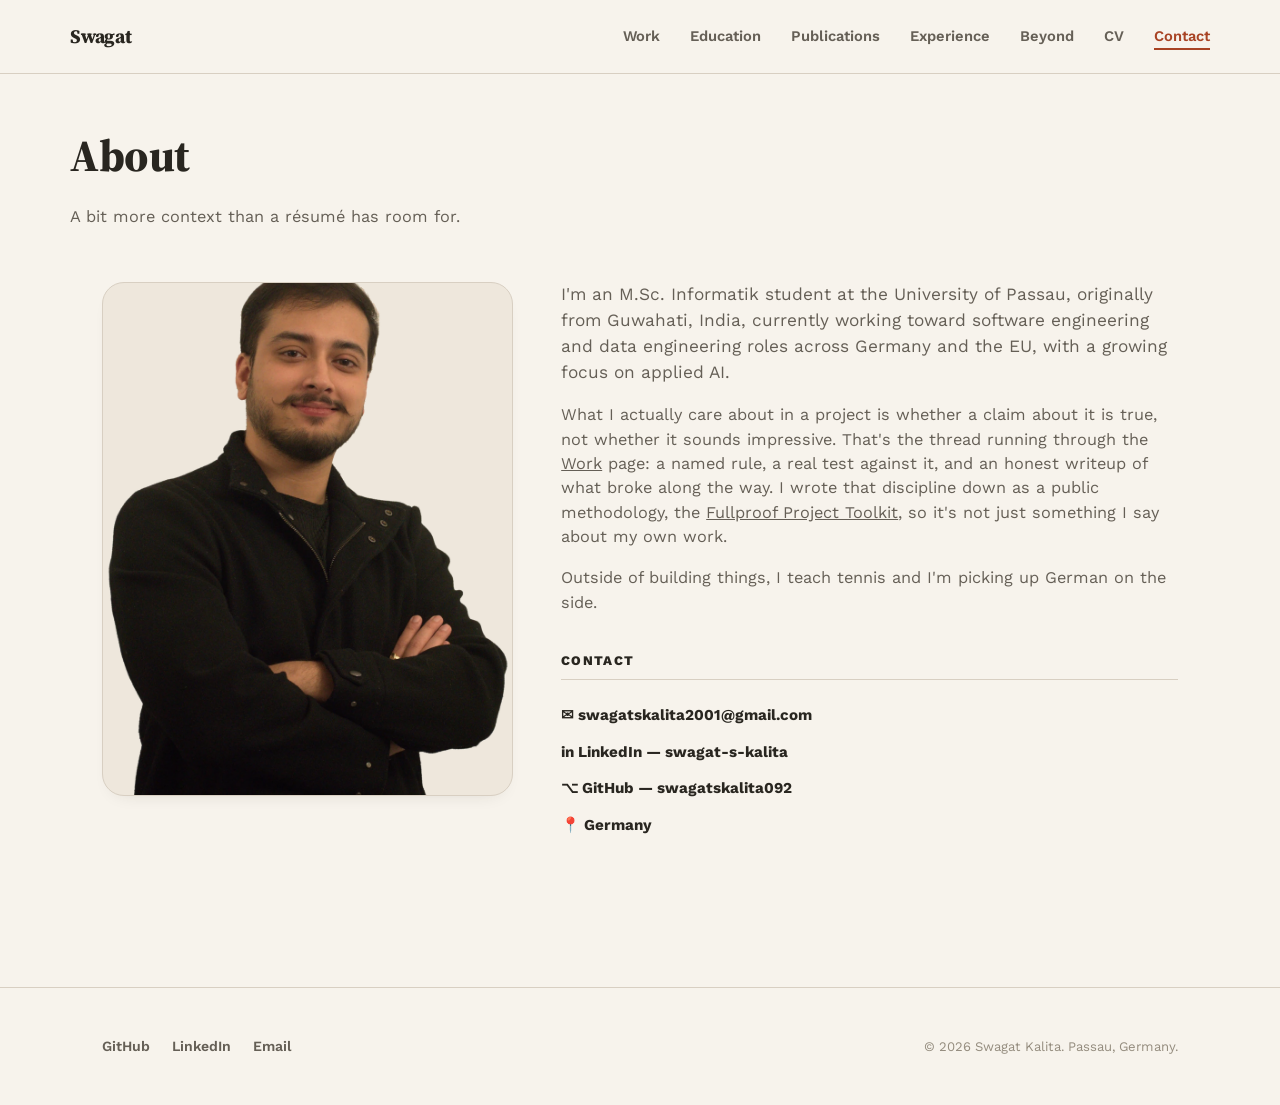
==== commit 65b7c406: "Polish Work page copy and numbers, add DOI links, add hover micro-interactions" ====
--- a/about.html
+++ b/about.html
@@ -52,7 +52,7 @@
       </div>
 
       <div class="reveal reveal-delay-1">
-        <p style="font-size:1.08rem; color:var(--ink-soft); margin-top:0;">I'm an M.Sc. Informatik student at the University of Passau, originally from Guwahati, India, currently working toward software engineering and data engineering roles across Germany and the EU.</p>
+        <p style="font-size:1.08rem; color:var(--ink-soft); margin-top:0;">I'm an M.Sc. Informatik student at the University of Passau, originally from Guwahati, India, currently working toward software engineering and data engineering roles across Germany and the EU, with a growing focus on applied AI.</p>
         <p style="font-size:1.02rem; color:var(--ink-soft);">What I actually care about in a project is whether a claim about it is true, not whether it sounds impressive. That's the thread running through the <a href="work.html" style="text-decoration:underline;">Work</a> page: a named rule, a real test against it, and an honest writeup of what broke along the way. I wrote that discipline down as a public methodology, the <a href="https://github.com/swagatskalita092/fullproof-project-toolkit" target="_blank" rel="noopener" style="text-decoration:underline;">Fullproof Project Toolkit</a>, so it's not just something I say about my own work.</p>
         <p style="font-size:1.02rem; color:var(--ink-soft);">Outside of building things, I teach tennis and I'm picking up German on the side.</p>
 
--- a/css/styles.css
+++ b/css/styles.css
@@ -179,9 +179,9 @@
 
 .hero-grid {
   display: grid;
-  grid-template-columns: 1.3fr 0.7fr;
+  grid-template-columns: 0.85fr 1.15fr;
   gap: 56px;
-  align-items: start;
+  align-items: center;
 }
 
 .hero + section { padding-top: 48px; }
@@ -247,8 +247,8 @@
 .hero-photo {
   position: relative;
   width: 100%;
-  max-width: 340px;
-  margin: 0 0 0 auto;
+  max-width: 400px;
+  margin: 0 auto 0 0;
 }
 .hero-photo::before {
   content: '';
@@ -268,55 +268,10 @@
   filter: drop-shadow(0 22px 26px rgba(41, 38, 32, 0.18));
 }
 
-.hero-fact {
-  position: absolute;
-  z-index: 2;
-  background: var(--bg);
-  border: 1px solid var(--border);
-  border-radius: var(--radius-md);
-  box-shadow: var(--shadow-sm);
-  line-height: 1.2;
-}
-
-.hero-fact-location {
-  top: 6%;
-  left: -16%;
-  padding: 9px 14px;
-  font-size: 0.78rem;
-  font-weight: 700;
-  color: var(--ink-soft);
-  white-space: nowrap;
-}
-
-.hero-fact-stat {
-  bottom: 10%;
-  right: -16%;
-  display: flex;
-  flex-direction: column;
-  gap: 2px;
-  padding: 12px 18px;
-}
-.hero-fact-stat b {
-  font-family: 'Source Serif 4', serif;
-  font-size: 1.3rem;
-  color: var(--accent);
-}
-.hero-fact-stat span {
-  display: block;
-  max-width: 120px;
-  font-size: 0.64rem;
-  font-weight: 700;
-  text-transform: uppercase;
-  letter-spacing: 0.04em;
-  color: var(--ink-faint);
-}
-
 @media (max-width: 860px) {
   .hero { padding: 36px 0 56px; }
   .hero-grid { grid-template-columns: 1fr; gap: 32px; }
-  .hero-photo { max-width: 260px; margin: 0 auto; order: -1; }
-  .hero-fact-location { left: -4%; top: -8%; }
-  .hero-fact-stat { right: -4%; bottom: -10%; }
+  .hero-photo { max-width: 280px; margin: 0 auto; }
 }
 
 /* ---------- Sections (general) ---------- */
